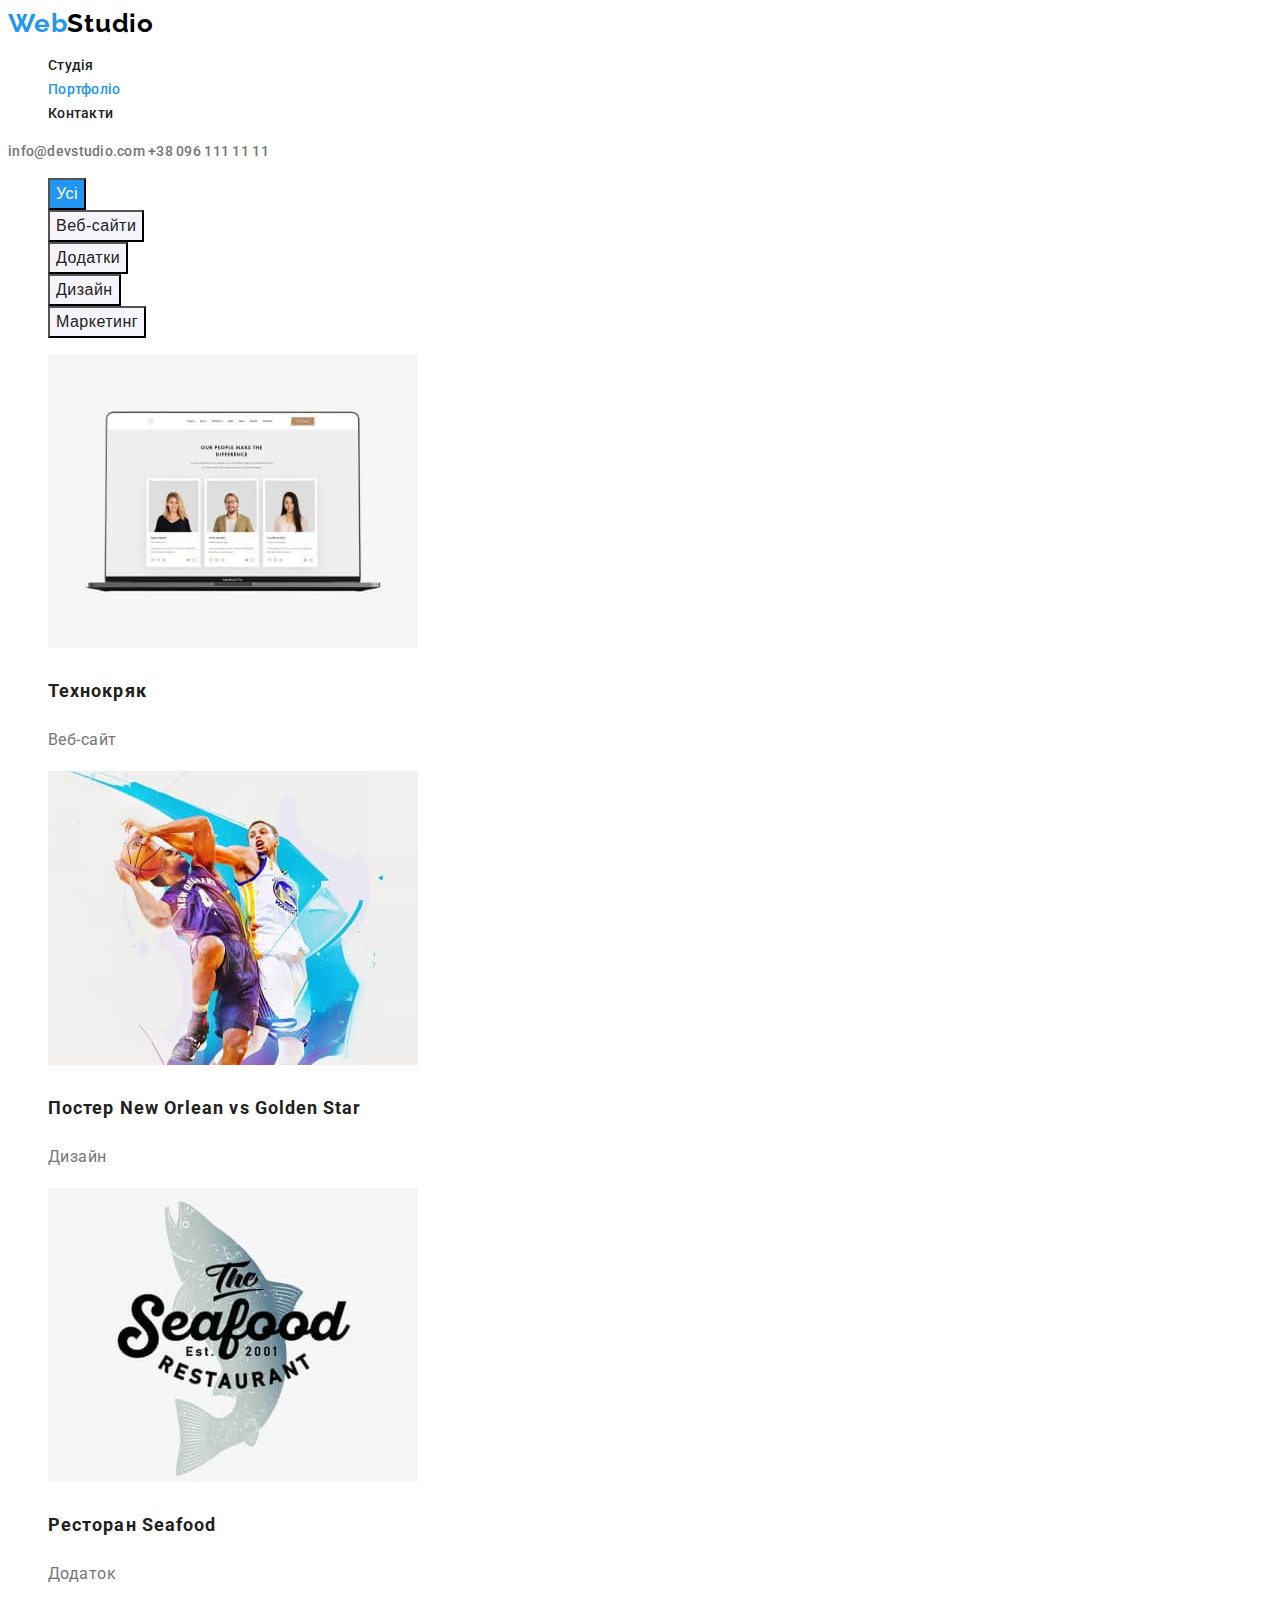
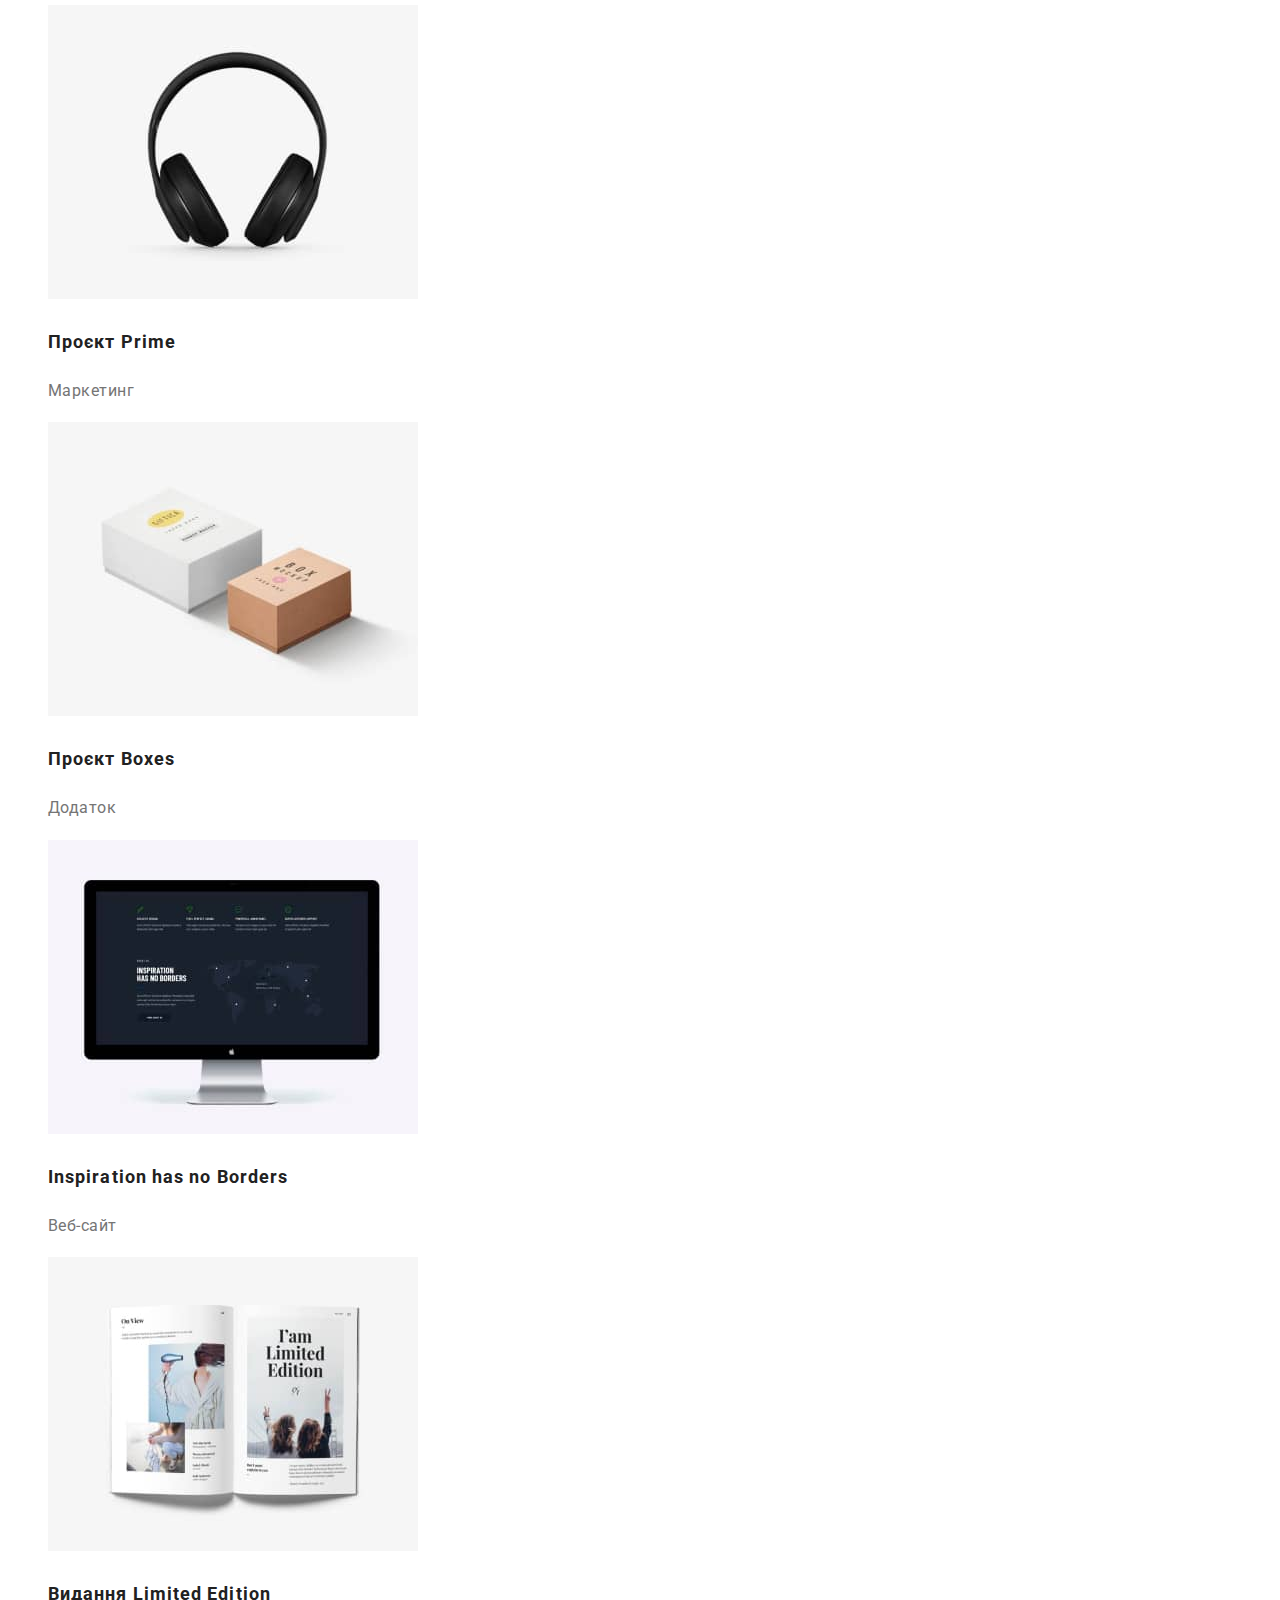
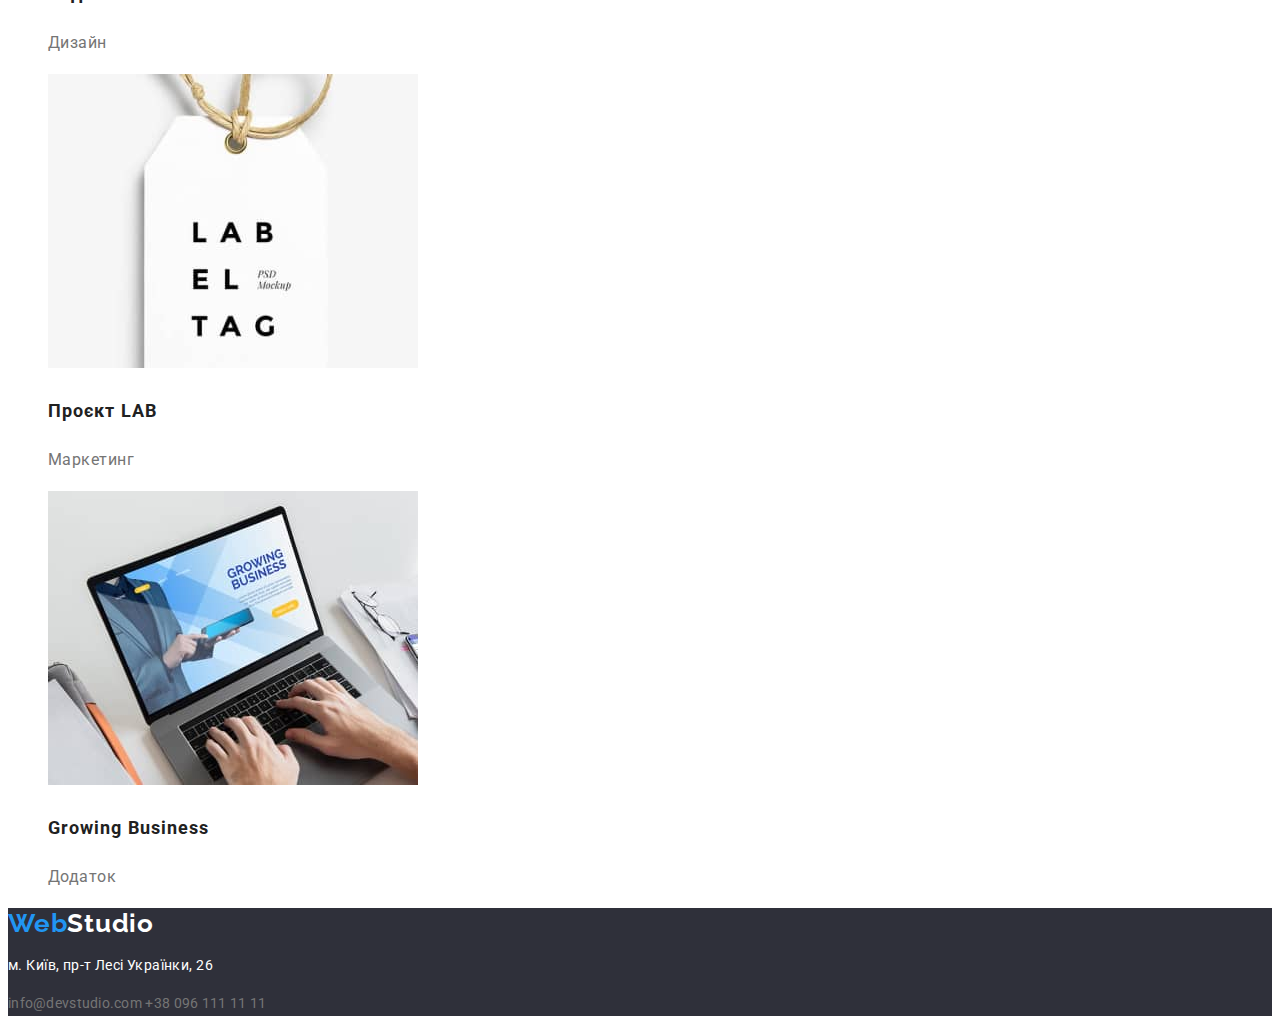
==== portfolio.html @ 2bfc3c3a "last version home work 3" ====
<!DOCTYPE html>
<html lang="en">
  <head>
    <meta charset="UTF-8" />
    <meta name="viewport" content="width=device-width, initial-scale=1.0" />
    <link rel="stylesheet" href="./css/styles.css" />
    <link
      href="https://fonts.googleapis.com/css2?family=Raleway:wght@700&family=Roboto:wght@400;500;700;900&display=swap"
      rel="stylesheet"
    />
    <title>Portfolio</title>
  </head>
  <body>
    <!-- Header -->
    <header class="header">
      <a class="logo" href="/index.html"><span class="logo-word">Web</span>Studio</a>
      <nav>
        <ul class="site-nav list">
          <li><a class="link" href="./index.html">Студія</a></li>
          <li><a class="link current" href="">Портфоліо</a></li>
          <li><a class="link" href="">Контакти</a></li>
        </ul>

        <div class="contacts list">
          <a class="link" href="mailto:info@devstudio.com">info@devstudio.com</a>
          <a class="link" href="tel:+380961111111">+38 096 111 11 11</a>
        </div>
      </nav>
    </header>
    <!-- Main -->
    <main>
      <section class="section">
        <ul class="categories-list">
          <li><button type="button" class="primary current">Усі</button></li>
          <li><button type="button" class="primary">Веб-сайти</button></li>
          <li><button type="button" class="primary">Додатки</button></li>
          <li><button type="button" class="primary">Дизайн</button></li>
          <li><button type="button" class="primary">Маркетинг</button></li>
        </ul>
        <ul class="categories list">
          <li>
            <img height="294" width="370" src="./images/img-1.jpg" alt="Технокряк" />
            <h2 class="title">Технокряк</h2>
            <p>Веб-сайт</p>
          </li>
          <li>
            <img
              height="294"
              width="370"
              src="./images/img-2.jpg"
              alt="Постер New Orlean vs Golden Star"
            />
            <h2 class="title">Постер New Orlean vs Golden Star</h2>
            <p>Дизайн</p>
          </li>
          <li>
            <img height="294" width="370" src="./images/img-3.jpg" alt="Ресторан Seafood" />
            <h2 class="title">Ресторан Seafood</h2>
            <p>Додаток</p>
          </li>
          <li>
            <img height="294" width="370" src="./images/img-4.jpg" alt="Проєкт Prime" />
            <h2 class="title">Проєкт Prime</h2>
            <p>Маркетинг</p>
          </li>
          <li>
            <img height="294" width="370" src="./images/img-5.jpg" alt="Проєкт Boxes" />
            <h2 class="title">Проєкт Boxes</h2>
            <p>Додаток</p>
          </li>
          <li>
            <img
              height="294"
              width="370"
              src="./images/img-6.jpg"
              alt="Inspiration has no Borders"
            />
            <h2 class="title">Inspiration has no Borders</h2>
            <p>Веб-сайт</p>
          </li>
          <li>
            <img height="294" width="370" src="./images/img-7.jpg" alt="Видання Limited Edition" />
            <h2 class="title">Видання Limited Edition</h2>
            <p>Дизайн</p>
          </li>
          <li>
            <img height="294" width="370" src="./images/img-8.jpg" alt="Проєкт LAB" />
            <h2 class="title">Проєкт LAB</h2>
            <p>Маркетинг</p>
          </li>
          <li>
            <img height="294" width="370" src="./images/img-9.jpg" alt="Growing Business" />
            <h2 class="title">Growing Business</h2>
            <p>Додаток</p>
          </li>
        </ul>
      </section>
    </main>
    <!-- Footer -->
    <footer class="footer">
      <a class="footer-logo" href="/index.html"><span class="logo-word">Web</span>Studio</a>
      <address class="address">
        <p class="street">м. Київ, пр-т Лесі Українки, 26</p>
        <div class="contacts list">
          <a class="link" href="mailto:info@devstudio.com">info@devstudio.com</a>
          <a class="link" href="tel:+380961111111">+38 096 111 11 11</a>
        </div>
      </address>
    </footer>
  </body>
</html>
---- css/styles.css ----
:root{
--primary-text-color: #212121;
--secondary-text-color: #757575;
--primary-white-color: #FFFFFF;
--secondary-white-color: #F5F4FA;
--thirdly-white-color: #ECECEC;
--accent-color: #2196F3;
--logo-color: #000000;
--bg-color: #2F303A;

}

body{
background-color: var(--primary-white-color);

font-family: Roboto, sans-serif;
font-size: 14px;
line-height: 1.71;

}

h2{
    font-size: 36px;
    font-weight: 700;
    line-height: 1.2;
    letter-spacing: 0.03em;

    text-align: center;
}

.section .title{
color: var(--primary-text-color);

}

.list{
    list-style: none;
}

/* Logo */
.logo{
    color: var(--logo-color);

    font-family: Raleway;
    text-decoration: none;

    font-size: 26px;
    font-weight: 700;
    line-height: 1.2;
    letter-spacing: 0.03em;
}
.logo-word{
    color: var(--accent-color);
}

/* Site nav */
.site-nav .link{
    color: var(--primary-text-color);

    font-weight: 500;
    line-height: 1.2;
    letter-spacing: 0.02em;
    text-decoration: none;
}

.contacts .link{
    color: var(--secondary-text-color);

    font-weight: 500;
    line-height: 1.2;
    letter-spacing: 0.02em;
    text-decoration: none;
}

.contacts .link:hover,.contacts .link:focus{
    color: var(--accent-color);
}

.site-nav .link.current{
    color: var(--accent-color);
}

/* Hero */
.hero{
    background-color: var(--bg-color);
}

.hero-title{
    color: var(--primary-white-color);

    font-size: 44px;
    font-weight: 900;
    line-height: 1.36;
    letter-spacing: 0.06em;

    text-align: center;
    text-transform: uppercase;
}

.hero > .button{
    color: var(--primary-white-color);
    background-color: var(--accent-color);

    font-size: 16px;
    font-weight: 700;
    line-height: 1.88;
    letter-spacing: 0.06em;

}

/* Features */

.feature-list{
    list-style: none;
    color: var(--secondary-text-color);

    font-weight: 700;
    line-height: 1.2;
    letter-spacing: 0.03em;
}

.feature-list .title{
    text-transform: uppercase;
}

.feature-list .description{
    font-weight: 400;
}

/* What do we do?  */
.communicate-list{
    list-style: none;
}

/* Our team */

.team-list{
    color: var(--secondary-text-color);
    list-style: none;

    font-size: 16px;
    font-weight: 400;
    line-height: 1.2;
    letter-spacing: 0.03em;

    text-align: center;
}

.team-list .title{
    color: var(--primary-text-color);
    font-weight: 500;
}

/* Footer */
.footer{
    background-color: var(--bg-color);

    font-weight: 400;
    letter-spacing: 0.03em;
}

.footer-logo{
    color: var(--primary-white-color);
    font-family: Raleway;
    text-decoration: none;

    font-size: 26px;
    font-weight: 700;
    line-height: 1.2;
    letter-spacing: 0.03em;
}

.footer .contacts.list .link{
    font-style: normal;
    font-weight: 400;
}

.address .street{
    color: var(--primary-white-color);
    font-style: normal;
}

/* Categories */

.categories-list{
    list-style: none;

}

.categories-list .primary{
    color: var(--primary-text-color);
    background-color: var(--secondary-white-color);

    font-size: 16px;
    font-weight: 500;
    line-height: 1.63; 
    letter-spacing: 0.03em;
}

.categories-list .primary:active{
    color: var(--primary-white-color);
    background-color: var(--accent-color);
}
.categories-list .current{
    color: var(--primary-white-color);
    background-color: var(--accent-color);
}

.categories{
    color: var(--secondary-text-color);

    font-size: 16px;
    font-weight: 400;
    line-height: 1.88; 
    letter-spacing: 0.03em;
}

.categories .title{
    color: var(--primary-text-color);

    font-size: 18px;
    font-weight: 700;
    line-height: 2;
    letter-spacing: 0.06em;
    
    text-align: left;
}
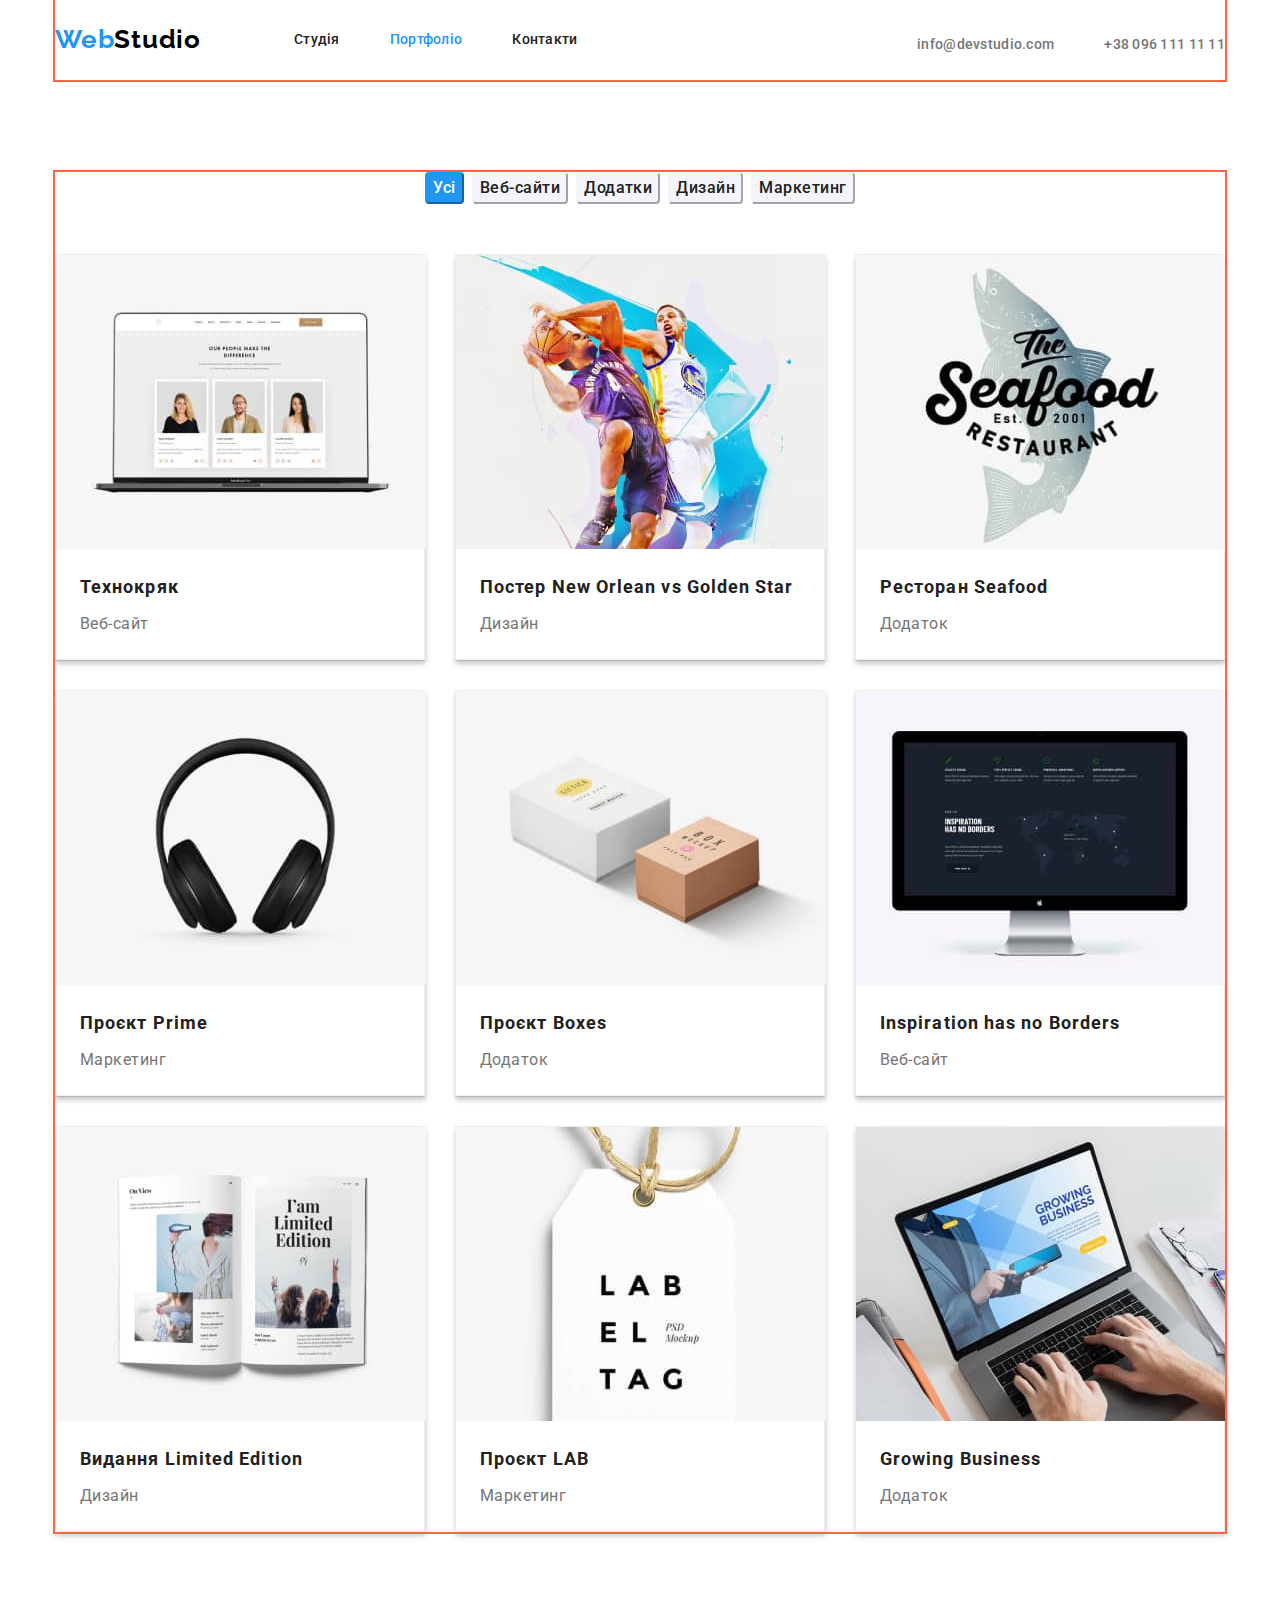
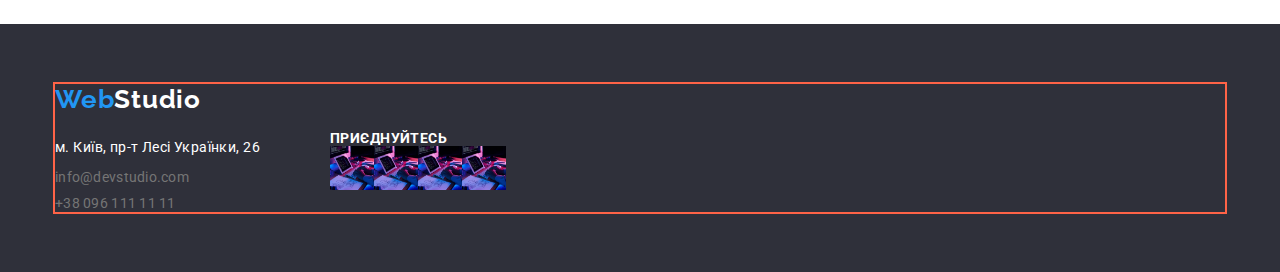
==== commit 33efb91a: "Add FlexBox with portfolio.html" ====
--- a/portfolio.html
+++ b/portfolio.html
@@ -3,6 +3,10 @@
   <head>
     <meta charset="UTF-8" />
     <meta name="viewport" content="width=device-width, initial-scale=1.0" />
+    <link
+      rel="stylesheet"
+      href="https://cdnjs.cloudflare.com/ajax/libs/modern-normalize/2.0.0/modern-normalize.min.css"
+    />
     <link rel="stylesheet" href="./css/styles.css" />
     <link
       href="https://fonts.googleapis.com/css2?family=Raleway:wght@700&family=Roboto:wght@400;500;700;900&display=swap"
@@ -13,99 +17,128 @@
   <body>
     <!-- Header -->
     <header class="header">
-      <a class="logo" href="/index.html"><span class="logo-word">Web</span>Studio</a>
-      <nav>
-        <ul class="site-nav list">
-          <li><a class="link" href="./index.html">Студія</a></li>
-          <li><a class="link current" href="">Портфоліо</a></li>
-          <li><a class="link" href="">Контакти</a></li>
-        </ul>
-
+      <div class="container">
+        <a class="logo" href="/index.html"><span class="logo-word">Web</span>Studio</a>
+        <nav class="main-nav">
+          <ul class="site-nav list">
+            <li class="item"><a class="link" href="./index.html">Студія</a></li>
+            <li class="item"><a class="link current" href="">Портфоліо</a></li>
+            <li class="item"><a class="link" href="">Контакти</a></li>
+          </ul>
+        </nav>
         <div class="contacts list">
-          <a class="link" href="mailto:info@devstudio.com">info@devstudio.com</a>
-          <a class="link" href="tel:+380961111111">+38 096 111 11 11</a>
+          <a class="link mail" href="mailto:info@devstudio.com">info@devstudio.com</a>
+          <a class="link" href="tel: +380961111111">+38 096 111 11 11</a>
         </div>
-      </nav>
+      </div>
     </header>
     <!-- Main -->
     <main>
       <section class="section">
-        <ul class="categories-list">
-          <li><button type="button" class="primary current">Усі</button></li>
-          <li><button type="button" class="primary">Веб-сайти</button></li>
-          <li><button type="button" class="primary">Додатки</button></li>
-          <li><button type="button" class="primary">Дизайн</button></li>
-          <li><button type="button" class="primary">Маркетинг</button></li>
-        </ul>
-        <ul class="categories list">
-          <li>
-            <img height="294" width="370" src="./images/img-1.jpg" alt="Технокряк" />
-            <h2 class="title">Технокряк</h2>
-            <p>Веб-сайт</p>
-          </li>
-          <li>
-            <img
-              height="294"
-              width="370"
-              src="./images/img-2.jpg"
-              alt="Постер New Orlean vs Golden Star"
-            />
-            <h2 class="title">Постер New Orlean vs Golden Star</h2>
-            <p>Дизайн</p>
-          </li>
-          <li>
-            <img height="294" width="370" src="./images/img-3.jpg" alt="Ресторан Seafood" />
-            <h2 class="title">Ресторан Seafood</h2>
-            <p>Додаток</p>
-          </li>
-          <li>
-            <img height="294" width="370" src="./images/img-4.jpg" alt="Проєкт Prime" />
-            <h2 class="title">Проєкт Prime</h2>
-            <p>Маркетинг</p>
-          </li>
-          <li>
-            <img height="294" width="370" src="./images/img-5.jpg" alt="Проєкт Boxes" />
-            <h2 class="title">Проєкт Boxes</h2>
-            <p>Додаток</p>
-          </li>
-          <li>
-            <img
-              height="294"
-              width="370"
-              src="./images/img-6.jpg"
-              alt="Inspiration has no Borders"
-            />
-            <h2 class="title">Inspiration has no Borders</h2>
-            <p>Веб-сайт</p>
-          </li>
-          <li>
-            <img height="294" width="370" src="./images/img-7.jpg" alt="Видання Limited Edition" />
-            <h2 class="title">Видання Limited Edition</h2>
-            <p>Дизайн</p>
-          </li>
-          <li>
-            <img height="294" width="370" src="./images/img-8.jpg" alt="Проєкт LAB" />
-            <h2 class="title">Проєкт LAB</h2>
-            <p>Маркетинг</p>
-          </li>
-          <li>
-            <img height="294" width="370" src="./images/img-9.jpg" alt="Growing Business" />
-            <h2 class="title">Growing Business</h2>
-            <p>Додаток</p>
-          </li>
-        </ul>
+        <div class="container">
+          <ul class="categories-list">
+            <li class="item"><button type="button" class="primary current">Усі</button></li>
+            <li class="item"><button type="button" class="primary">Веб-сайти</button></li>
+            <li class="item"><button type="button" class="primary">Додатки</button></li>
+            <li class="item"><button type="button" class="primary">Дизайн</button></li>
+            <li class="item"><button type="button" class="primary">Маркетинг</button></li>
+          </ul>
+          <ul class="categories list">
+            <li class="container-bg">
+              <img height="294" width="370" src="./images/img-1.jpg" alt="Технокряк" />
+              <h2 class="title">Технокряк</h2>
+              <p class="description">Веб-сайт</p>
+            </li>
+            <li class="container-bg">
+              <img
+                height="294"
+                width="370"
+                src="./images/img-2.jpg"
+                alt="Постер New Orlean vs Golden Star"
+              />
+              <h2 class="title">Постер New Orlean vs Golden Star</h2>
+              <p class="description">Дизайн</p>
+            </li>
+            <li class="container-bg">
+              <img height="294" width="370" src="./images/img-3.jpg" alt="Ресторан Seafood" />
+              <h2 class="title">Ресторан Seafood</h2>
+              <p class="description">Додаток</p>
+            </li>
+            <li class="container-bg">
+              <img height="294" width="370" src="./images/img-4.jpg" alt="Проєкт Prime" />
+              <h2 class="title">Проєкт Prime</h2>
+              <p class="description">Маркетинг</p>
+            </li>
+            <li class="container-bg">
+              <img height="294" width="370" src="./images/img-5.jpg" alt="Проєкт Boxes" />
+              <h2 class="title">Проєкт Boxes</h2>
+              <p class="description">Додаток</p>
+            </li>
+            <li class="container-bg">
+              <img
+                height="294"
+                width="370"
+                src="./images/img-6.jpg"
+                alt="Inspiration has no Borders"
+              />
+              <h2 class="title">Inspiration has no Borders</h2>
+              <p class="description">Веб-сайт</p>
+            </li>
+            <li class="container-bg">
+              <img
+                height="294"
+                width="370"
+                src="./images/img-7.jpg"
+                alt="Видання Limited Edition"
+              />
+              <h2 class="title">Видання Limited Edition</h2>
+              <p class="description">Дизайн</p>
+            </li>
+            <li class="container-bg">
+              <img height="294" width="370" src="./images/img-8.jpg" alt="Проєкт LAB" />
+              <h2 class="title">Проєкт LAB</h2>
+              <p class="description">Маркетинг</p>
+            </li>
+            <li class="container-bg">
+              <img height="294" width="370" src="./images/img-9.jpg" alt="Growing Business" />
+              <h2 class="title">Growing Business</h2>
+              <p class="description">Додаток</p>
+            </li>
+          </ul>
+        </div>
       </section>
     </main>
     <!-- Footer -->
     <footer class="footer">
-      <a class="footer-logo" href="/index.html"><span class="logo-word">Web</span>Studio</a>
-      <address class="address">
-        <p class="street">м. Київ, пр-т Лесі Українки, 26</p>
-        <div class="contacts list">
-          <a class="link" href="mailto:info@devstudio.com">info@devstudio.com</a>
-          <a class="link" href="tel:+380961111111">+38 096 111 11 11</a>
+      <div class="container">
+        <a class="footer-logo" href="/index.html"><span class="logo-word">Web</span>Studio</a>
+        <div class="address-social">
+          <address class="address">
+            <p class="street item">м. Київ, пр-т Лесі Українки, 26</p>
+            <div class="contacts list">
+              <a class="link item" href="mailto:info@devstudio.com">info@devstudio.com</a>
+              <a class="link item" href="tel:+380961111111">+38 096 111 11 11</a>
+            </div>
+          </address>
+          <div class="social">
+            <p class="description">приєднуйтесь</p>
+            <ul class="social-list list">
+              <li class="item">
+                <img width="44px" height="44px" src="./images/box-1.jpg" alt="logo" />
+              </li>
+              <li class="item">
+                <img width="44px" height="44px" src="./images/box-1.jpg" alt="logo" />
+              </li>
+              <li class="item">
+                <img width="44px" height="44px" src="./images/box-1.jpg" alt="logo" />
+              </li>
+              <li class="item">
+                <img width="44px" height="44px" src="./images/box-1.jpg" alt="logo" />
+              </li>
+            </ul>
+          </div>
         </div>
-      </address>
+      </div>
     </footer>
   </body>
 </html>
--- a/css/styles.css
+++ b/css/styles.css
@@ -7,71 +7,128 @@
 --accent-color: #2196F3;
 --logo-color: #000000;
 --bg-color: #2F303A;
+--secondary-bg-color: #AFB1B8;
 
 }
 
 body{
-background-color: var(--primary-white-color);
-
-font-family: Roboto, sans-serif;
-font-size: 14px;
-line-height: 1.71;
-
+
+    background-color: var(--primary-white-color);
+    font-family: Roboto, sans-serif;
+    font-size: 14px;
+    line-height: 1.71;
+}
+
+h1,
+h2,
+h3,
+h4,
+h5,
+h6,
+p,
+ul{
+    margin: 0;
+    padding: 0;
 }
 
 h2{
+    text-align: center;
+
     font-size: 36px;
     font-weight: 700;
     line-height: 1.2;
     letter-spacing: 0.03em;
-
-    text-align: center;
+}
+
+.container{
+    margin-left: auto;
+    margin-right: auto;
+    width: 1170px;
+    outline: 2px solid tomato;  
+}
+
+.container-main{
+    margin-left: auto;
+    margin-right: auto;
+    width: 1170px;
+    outline: 2px solid tomato;
 }
 
 .section .title{
-color: var(--primary-text-color);
-
+    color: var(--primary-text-color);
 }
 
 .list{
     list-style: none;
+    padding: 0;
+    margin: 0;
+}
+
+.header > .container{
+    display: flex;
+    align-items: center;
+    margin-top: 0;
+    justify-content: space-between;
 }
 
 /* Logo */
 .logo{
     color: var(--logo-color);
-
     font-family: Raleway;
     text-decoration: none;
-
     font-size: 26px;
     font-weight: 700;
     line-height: 1.2;
     letter-spacing: 0.03em;
 }
+
 .logo-word{
     color: var(--accent-color);
 }
 
 /* Site nav */
+
+.main-nav > .site-nav{
+    display: flex;
+    padding: 0;   
+}
+
+.site-nav > .item + .item{
+    margin-left: 50px;
+}
+
+.main-nav{
+    display: flex;
+    margin-left: 93px;
+    align-items: center;
+    height: 80px;
+}
+
 .site-nav .link{
     color: var(--primary-text-color);
-
     font-weight: 500;
     line-height: 1.2;
     letter-spacing: 0.02em;
     text-decoration: none;
 }
 
+.contacts.list{
+    display: flex;
+    margin-left: auto;
+}
+
 .contacts .link{
     color: var(--secondary-text-color);
-
     font-weight: 500;
     line-height: 1.2;
     letter-spacing: 0.02em;
     text-decoration: none;
 }
 
+.contacts.list > .link + .link{
+    margin-left: 50px;
+}
+
 .contacts .link:hover,.contacts .link:focus{
     color: var(--accent-color);
 }
@@ -81,42 +138,56 @@
 }
 
 /* Hero */
+
 .hero{
     background-color: var(--bg-color);
+    text-align: center;
 }
 
 .hero-title{
     color: var(--primary-white-color);
-
     font-size: 44px;
     font-weight: 900;
     line-height: 1.36;
+    text-align: center;
     letter-spacing: 0.06em;
-
+    text-transform: uppercase;
+}
+
+.hero > .button{
+    color: var(--primary-white-color);
+    background-color: var(--accent-color);
+    width: 216px;
+    height: 50px;
     text-align: center;
-    text-transform: uppercase;
-}
-
-.hero > .button{
-    color: var(--primary-white-color);
-    background-color: var(--accent-color);
-
+
+    border: inherit;
+    border-radius: 4px;
     font-size: 16px;
     font-weight: 700;
     line-height: 1.88;
     letter-spacing: 0.06em;
-
 }
 
 /* Features */
 
+.features{
+    margin-top: 92px;
+}
+
 .feature-list{
+    display: flex;
+    padding: 0;
+
     list-style: none;
     color: var(--secondary-text-color);
-
-    font-weight: 700;
-    line-height: 1.2;
-    letter-spacing: 0.03em;
+    font-weight: 700;
+    line-height: 1.2;
+    letter-spacing: 0.03em;
+}
+
+.feature-list > .item + .item{
+    margin-left: 30px;
 }
 
 .feature-list .title{
@@ -124,37 +195,114 @@
 }
 
 .feature-list .description{
+    width: calc((1170px - 3 * 30px)/4 );
+    margin-top: 10px;
+
     font-weight: 400;
 }
 
 /* What do we do?  */
+
+.examples{
+    margin-top: 92px;
+}
 .communicate-list{
+    display: flex;
+    padding: 0;
+    margin-top: 50px;
     list-style: none;
 }
 
+.communicate-list img{
+    width: calc((1170px - 2 * 30px) / 3 );
+    display: block;
+}
+
+.communicate-list > .item + .item{
+    margin-left: 30px;
+}
+
 /* Our team */
 
+.team{
+    padding-top: 92px;
+    margin-top: 92px;
+    padding-bottom: 92px;
+
+    background-color: var(--secondary-white-color);
+}
+
 .team-list{
+    display: flex;
+    margin-top: 50px;
+
     color: var(--secondary-text-color);
     list-style: none;
-
     font-size: 16px;
     font-weight: 400;
     line-height: 1.2;
     letter-spacing: 0.03em;
-
     text-align: center;
 }
 
+.team-list > .item{
+    background-color: var(--primary-white-color);
+    width: calc((1170px - 3 * 30px) / 4);
+}
+
+.team-list > .item + .item{
+    margin-left: 30px;
+}
+
 .team-list .title{
+    margin-top: 30px;
+
     color: var(--primary-text-color);
     font-weight: 500;
 }
 
+.team-list .description{
+    margin-top: 10px;
+}
+
+/* Clients */
+.client-list > .item{
+    width: calc((1170px - 5 * 30px)/ 6);
+    height: 92px;
+
+    border-radius: 4px;
+    border: 1px solid #AFB1B8;
+}
+
+.clients{
+    margin-top: 92px;
+}
+
+.client-list{
+    display: flex;
+    padding-top: 50px;
+
+}
+
+.client-list .logo{
+    margin: 16px 32px;
+}
+
+.client-list > .item + .item{
+    margin-left: 30px;
+}
+
+.logo.specific{
+    padding: 8.7px 10.564px 10.677px 11px;
+}
+
 /* Footer */
 .footer{
+    margin-top: 92px;
+    padding-top: 60px;
+    padding-bottom: 60px;
+
     background-color: var(--bg-color);
-
     font-weight: 400;
     letter-spacing: 0.03em;
 }
@@ -163,7 +311,6 @@
     color: var(--primary-white-color);
     font-family: Raleway;
     text-decoration: none;
-
     font-size: 26px;
     font-weight: 700;
     line-height: 1.2;
@@ -180,35 +327,89 @@
     font-style: normal;
 }
 
+.footer .address{
+    margin-top: 20px;
+}
+
+.footer .contacts{
+    display: flex;
+    flex-direction: column;
+}
+
+.footer .contacts.list .link{
+    margin: 0;
+}
+
+.contacts.list{
+    margin-top: 9px;
+}
+
+.contacts.list > .item + .item{
+    margin-top: 9px;
+}
+
+.address-social{
+    display: flex;
+    align-items: center;
+}
+
+.social{
+    margin-left: 70px;
+}
+
+.social .description{
+    color: var(--primary-white-color);
+    font-size: 14px;
+    font-weight: 700;
+    line-height: 1.2;
+    letter-spacing: 0.03em;
+    text-transform: uppercase;
+}
+
+.social-list{
+    display: flex;
+}
+
 /* Categories */
 
 .categories-list{
+    display: flex;
+    margin-top: 92px;
+    justify-content: center;
     list-style: none;
-
 }
 
 .categories-list .primary{
     color: var(--primary-text-color);
     background-color: var(--secondary-white-color);
-
     font-size: 16px;
     font-weight: 500;
     line-height: 1.63; 
     letter-spacing: 0.03em;
+
+    border-radius: 4px;
+    border-color: var(--secondary-white-color);
 }
 
 .categories-list .primary:active{
     color: var(--primary-white-color);
     background-color: var(--accent-color);
+    border-color: var(--accent-color) ;
 }
 .categories-list .current{
     color: var(--primary-white-color);
     background-color: var(--accent-color);
+    border-color: var(--accent-color);
+}
+
+.categories-list > .item + .item{
+    margin-left: 8px;
 }
 
 .categories{
+    margin-top: 50px;
+
     color: var(--secondary-text-color);
-
     font-size: 16px;
     font-weight: 400;
     line-height: 1.88; 
@@ -217,11 +418,50 @@
 
 .categories .title{
     color: var(--primary-text-color);
-
     font-size: 18px;
     font-weight: 700;
     line-height: 2;
     letter-spacing: 0.06em;
-    
     text-align: left;
+}
+
+.categories.list{
+    display: flex;
+    flex-wrap: wrap;
+}
+
+.container-bg{
+
+    border: 1px solid #EEE;
+    box-shadow: 1px 4px 6px 0px rgba(0, 0, 0, 0.16), 0px 4px 4px 0px rgba(0, 0, 0, 0.06), 0px 1px 1px 0px rgba(0, 0, 0, 0.12);
+
+    background: var(--primary-white-color);
+    width: calc((1170px - 2 * 30px )/ 3);
+    margin-right: 30px;
+    margin-bottom: 30px;
+}
+
+.container-bg:nth-child(3n){
+    margin-right: 0;
+}
+
+.container-bg:nth-last-child(-n + 3){
+    margin-bottom: 0;
+}
+
+.container-bg img{
+    display: block;
+}
+
+.container-bg .title{
+    margin-left: 24px;
+    margin-right: 24px;
+    margin-top: 20px;
+}
+
+.container-bg .description{
+    margin-left: 24px;
+    margin-right: 24px;
+    margin-top: 4px;
+    margin-bottom: 20px;
 }